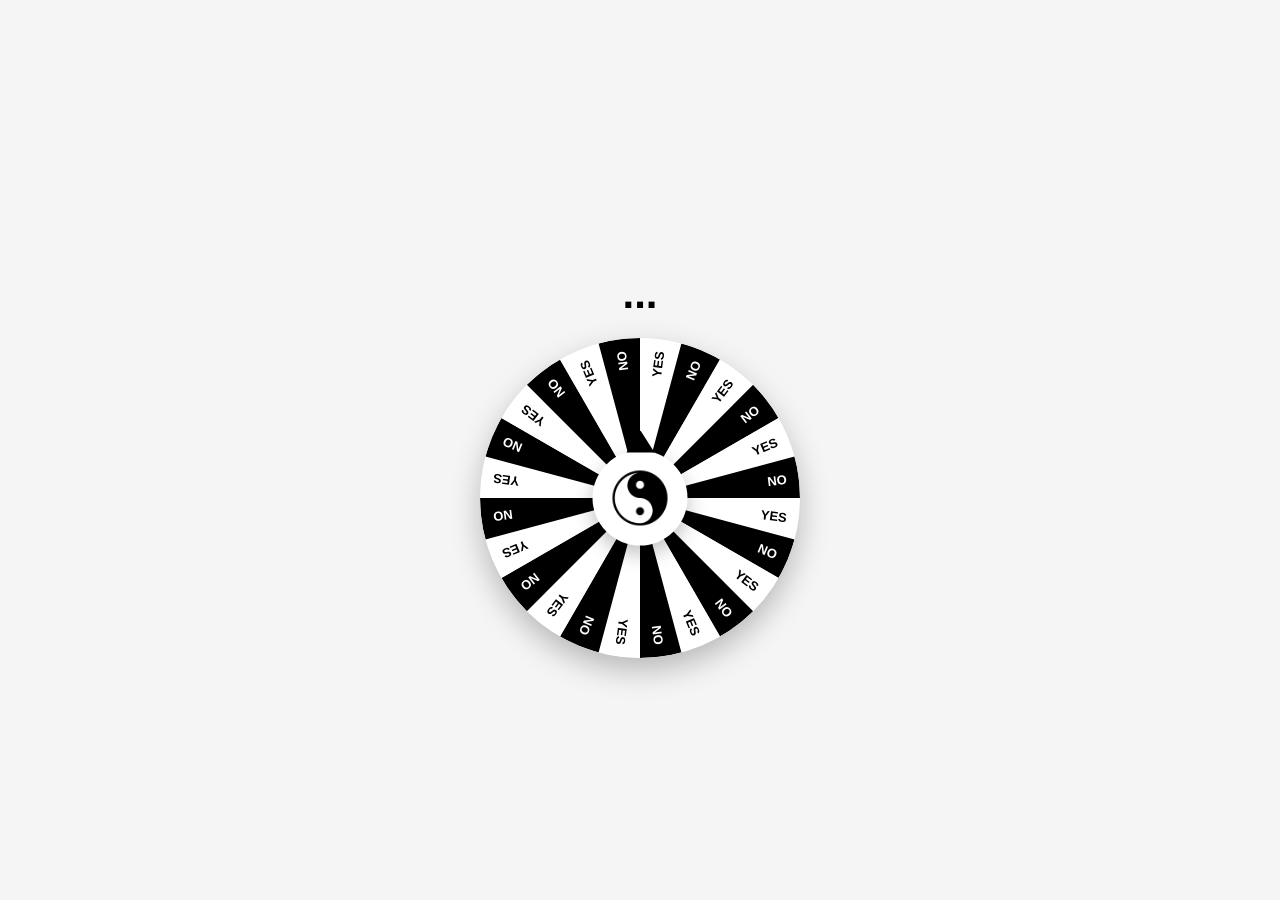
==== index.html @ a5c7d26b "Update index.html" ====
<!DOCTYPE html>
<html>
<head>
<meta charset="UTF-8">
<meta name="viewport" content="width=device-width, initial-scale=1.0">

<title>Yin Yang</title>
<link rel="apple-touch-icon" href="yinyang.png">
<style>
body {
  margin: 0;
  background: #f5f5f5;
  font-family: Arial;
  display: flex;
  flex-direction: column;
  align-items: center;
  justify-content: center;
  height: 100vh;
}

h1 {
  margin-bottom: 20px;
  font-size: 42px;
}

/* contenedor */
.ruleta-container {
  position: relative;
  width: 320px;
  height: 320px;
}

/* ruleta */
canvas {
  width: 100%;
  height: 100%;
  border-radius: 50%;
  box-shadow: 0 12px 30px rgba(0,0,0,0.25);
  will-change: transform;
}

/* 🔘 centro + flecha integrada */
.centro {
  position: absolute;
  top: 50%;
  left: 50%;
  transform: translate(-50%, -50%);
  width: 95px;
  height: 95px;
  border-radius: 50%;
  background: white;
  display: flex;
  align-items: center;
  justify-content: center;
  cursor: pointer;
  box-shadow: 0 8px 20px rgba(0,0,0,0.25);
  z-index: 10;
}

/* 🔺 flecha conectada */
.centro::before {
  content: "";
  position: absolute;
  top: -20px;
  left: 50%;
  transform: translateX(-50%);
  
  width: 0;
  height: 0;
  border-left: 14px solid transparent;
  border-right: 14px solid transparent;
  border-bottom: 22px solid black;
}

/* imagen centro */
.centro img {
  width: 55px;
  height: 55px;
  object-fit: contain;
  pointer-events: none;
}
</style>
</head>

<body>

<h1 id="resultado">...</h1>

<div class="ruleta-container">
  <canvas id="canvas"></canvas>

  <div class="centro" onclick="girar()">
    <!-- 🖼️ cambia aquí tu imagen -->
    <img src="yinyang.png">
  </div>
</div>


<script>
const canvas = document.getElementById("canvas");
const ctx = canvas.getContext("2d");

const size = 320;
const scale = window.devicePixelRatio || 1;

canvas.width = size * scale;
canvas.height = size * scale;
ctx.scale(scale, scale);

const total = 24;
const angulo = (2 * Math.PI) / total;

// dibujar ruleta (optimizado)
function drawWheel() {
  for (let i = 0; i < total; i++) {
    const start = i * angulo;
    const end = start + angulo;

    ctx.beginPath();
    ctx.moveTo(size/2, size/2);
    ctx.arc(size/2, size/2, size/2, start, end);
    ctx.fillStyle = i % 2 === 0 ? "#ffffff" : "#000000";
    ctx.fill();

    ctx.save();
    ctx.translate(size/2, size/2);
    ctx.rotate(start + angulo / 2);

    ctx.textAlign = "right";
    ctx.fillStyle = i % 2 === 0 ? "#000" : "#fff";
    ctx.font = "bold 13px Arial";
    ctx.fillText(i % 2 === 0 ? "YES" : "NO", size/2 - 12, 5);

    ctx.restore();
  }
}

drawWheel();

let rotacion = 0;
let girando = false;

function girar() {
  if (girando) return;
  document.getElementById("resultado").innerText = "...";
  girando = true;

  const vueltas = 5 + Math.random() * 2;
  const extra = Math.random() * 360;

  rotacion += (vueltas * 360) + extra;

  canvas.style.transition = "transform 4.2s cubic-bezier(0.22, 1, 0.36, 1)";
  canvas.style.transform = `rotate(${rotacion}deg)`;

  setTimeout(() => {
    const gradosFinal = rotacion % 360;
    const index = Math.floor(((360 - gradosFinal) % 360) / (360 / total));

    const resultado = index % 2 === 0 ? "YES" : "NO";
    document.getElementById("resultado").innerText = resultado;

    girando = false;
  }, 4200);
}
</script>

</body>
</html>
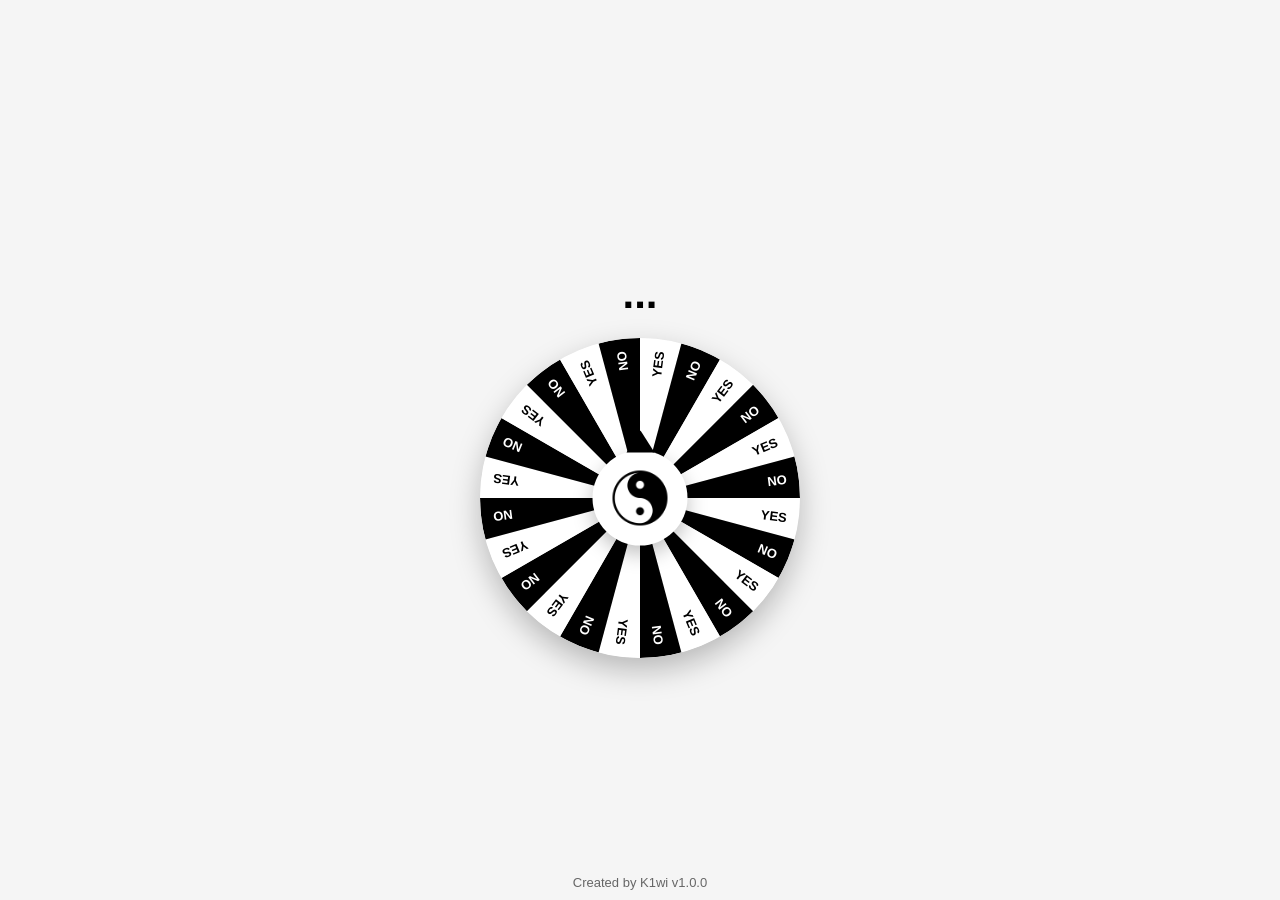
==== commit f6115e46: "Update index.html" ====
--- a/index.html
+++ b/index.html
@@ -21,6 +21,14 @@
 h1 {
   margin-bottom: 20px;
   font-size: 42px;
+}
+.footer {
+  position: fixed;
+  bottom: 10px;
+  width: 100%;
+  text-align: center;
+  font-size: 13px;
+  color: #666;
 }
 
 /* contenedor */
@@ -94,6 +102,9 @@
     <img src="yinyang.png">
   </div>
 </div>
+<footer class="footer">
+  Created by K1wi v1.0.0
+</footer>
 
 
 <script>
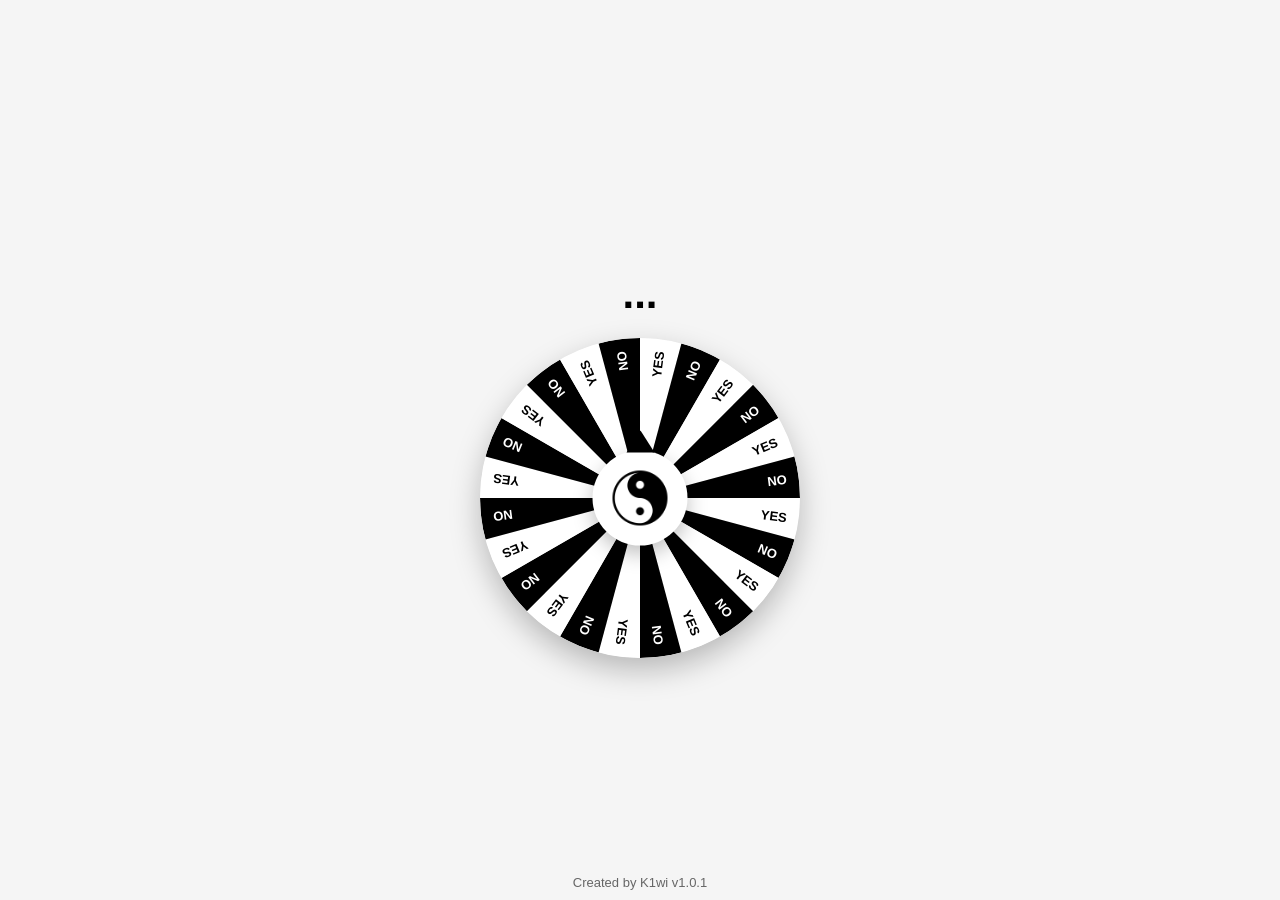
==== commit fcd95fcb: "Update index.html" ====
--- a/index.html
+++ b/index.html
@@ -6,6 +6,7 @@
 
 <title>Yin Yang</title>
 <link rel="apple-touch-icon" href="yinyang.png">
+
 <style>
 body {
   margin: 0;
@@ -22,6 +23,7 @@
   margin-bottom: 20px;
   font-size: 42px;
 }
+
 .footer {
   position: fixed;
   bottom: 10px;
@@ -31,14 +33,12 @@
   color: #666;
 }
 
-/* contenedor */
 .ruleta-container {
   position: relative;
   width: 320px;
   height: 320px;
 }
 
-/* ruleta */
 canvas {
   width: 100%;
   height: 100%;
@@ -47,7 +47,6 @@
   will-change: transform;
 }
 
-/* 🔘 centro + flecha integrada */
 .centro {
   position: absolute;
   top: 50%;
@@ -65,14 +64,12 @@
   z-index: 10;
 }
 
-/* 🔺 flecha conectada */
 .centro::before {
   content: "";
   position: absolute;
   top: -20px;
   left: 50%;
   transform: translateX(-50%);
-  
   width: 0;
   height: 0;
   border-left: 14px solid transparent;
@@ -80,7 +77,6 @@
   border-bottom: 22px solid black;
 }
 
-/* imagen centro */
 .centro img {
   width: 55px;
   height: 55px;
@@ -98,14 +94,13 @@
   <canvas id="canvas"></canvas>
 
   <div class="centro" onclick="girar()">
-    <!-- 🖼️ cambia aquí tu imagen -->
     <img src="yinyang.png">
   </div>
 </div>
+
 <footer class="footer">
-  Created by K1wi v1.0.0
+  Created by K1wi v1.0.1
 </footer>
-
 
 <script>
 const canvas = document.getElementById("canvas");
@@ -121,7 +116,6 @@
 const total = 24;
 const angulo = (2 * Math.PI) / total;
 
-// dibujar ruleta (optimizado)
 function drawWheel() {
   for (let i = 0; i < total; i++) {
     const start = i * angulo;
@@ -151,13 +145,23 @@
 let rotacion = 0;
 let girando = false;
 
+//
+// 🔐 RANDOM CRIPTOGRÁFICO
+//
+function randomCrypto() {
+  const array = new Uint32Array(1);
+  crypto.getRandomValues(array);
+  return array[0] / 2**32;
+}
+
 function girar() {
   if (girando) return;
+
   document.getElementById("resultado").innerText = "...";
   girando = true;
 
-  const vueltas = 5 + Math.random() * 2;
-  const extra = Math.random() * 360;
+  const vueltas = 5 + randomCrypto() * 2;
+  const extra = randomCrypto() * 360;
 
   rotacion += (vueltas * 360) + extra;
 
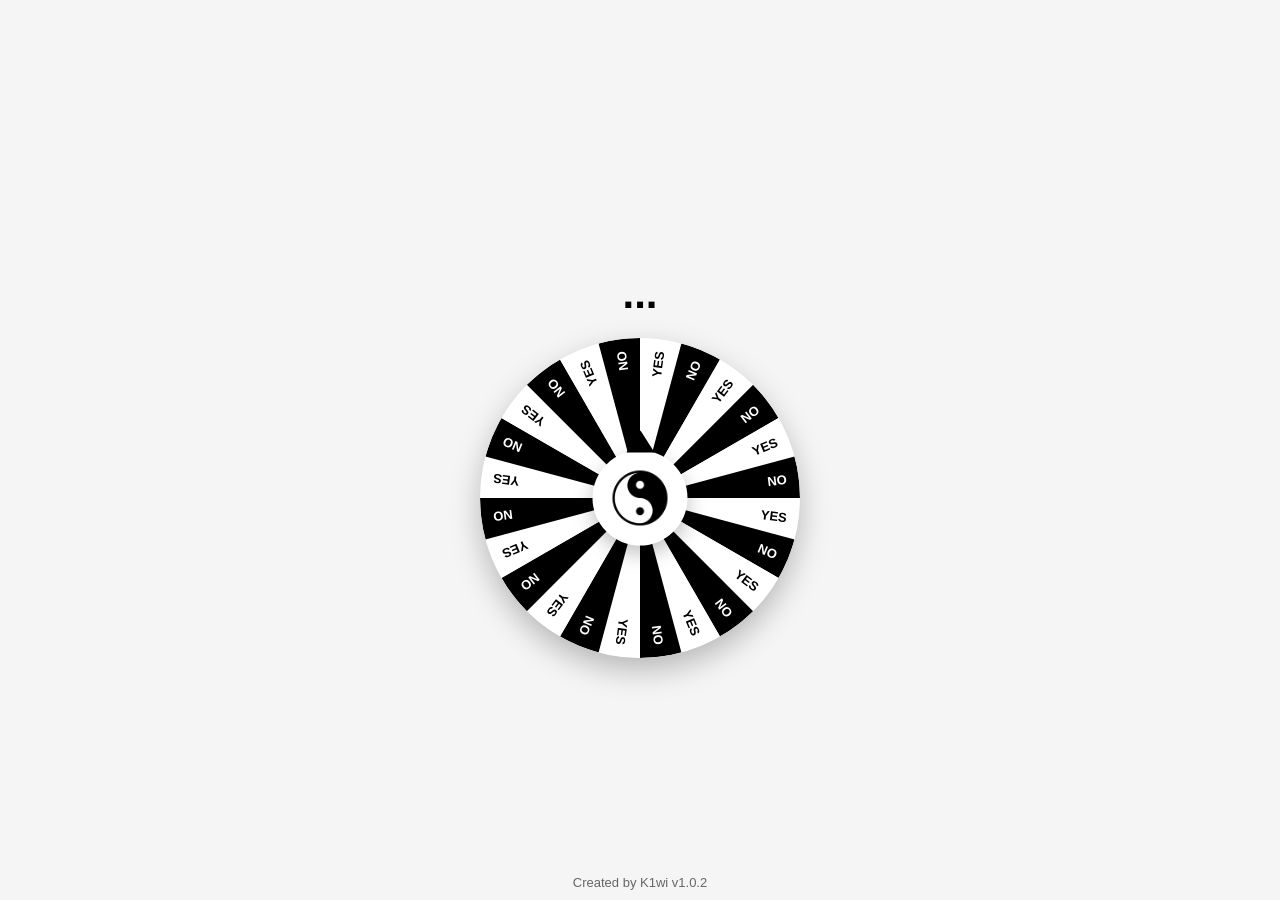
==== commit 3a004e4b: "Update index.html" ====
--- a/index.html
+++ b/index.html
@@ -5,6 +5,8 @@
 <meta name="viewport" content="width=device-width, initial-scale=1.0">
 
 <title>Yin Yang</title>
+<link rel="manifest" href="manifest.json">
+<meta name="theme-color" content="#ffffff">
 <link rel="apple-touch-icon" href="yinyang.png">
 
 <style>
@@ -99,7 +101,7 @@
 </div>
 
 <footer class="footer">
-  Created by K1wi v1.0.1
+  Created by K1wi v1.0.2
 </footer>
 
 <script>
@@ -178,6 +180,9 @@
     girando = false;
   }, 4200);
 }
+if ("serviceWorker" in navigator) {
+  navigator.serviceWorker.register("./service-worker.js");
+}
 </script>
 
 </body>
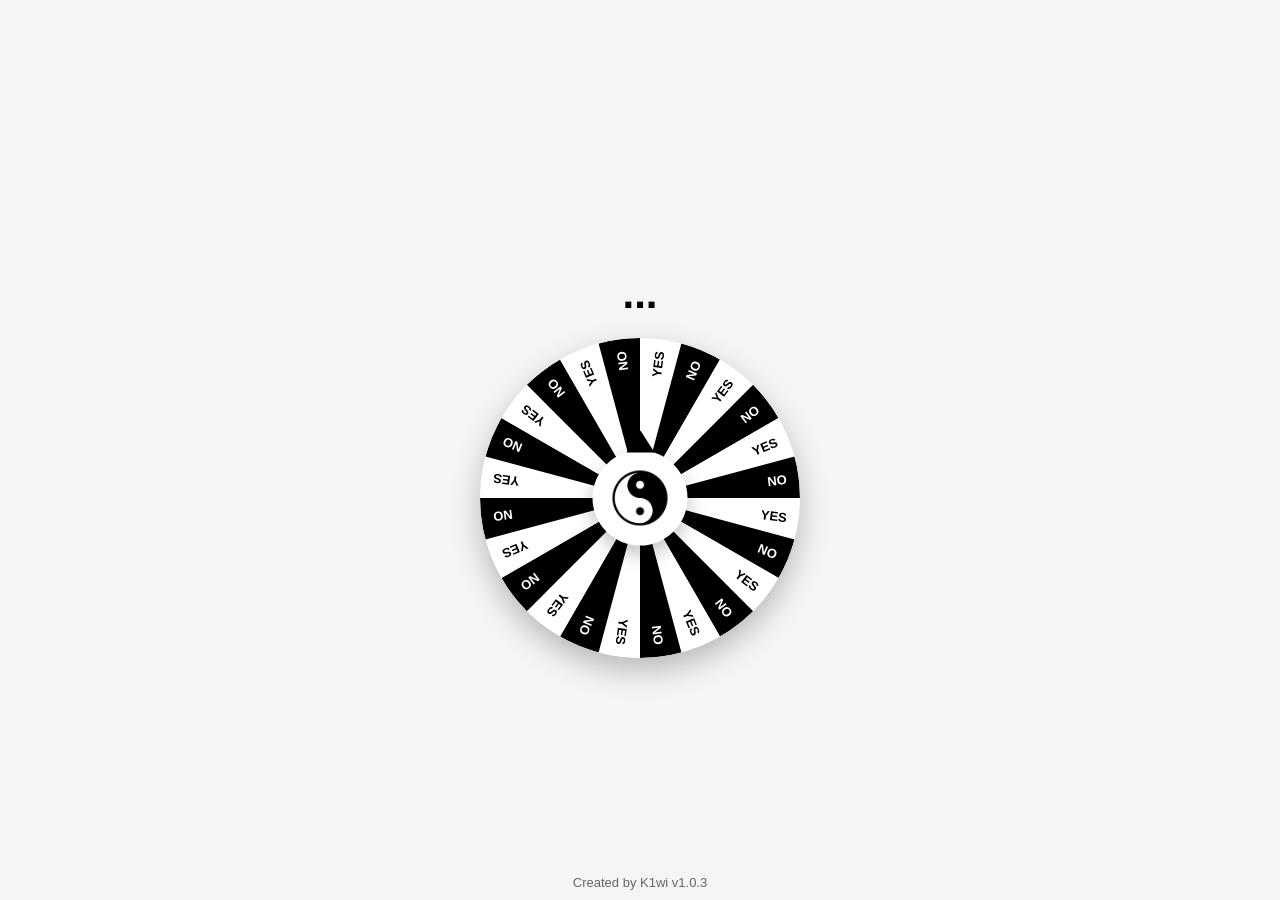
==== commit f8b09924: "Update index.html" ====
--- a/index.html
+++ b/index.html
@@ -101,7 +101,7 @@
 </div>
 
 <footer class="footer">
-  Created by K1wi v1.0.2
+  Created by K1wi v1.0.3
 </footer>
 
 <script>
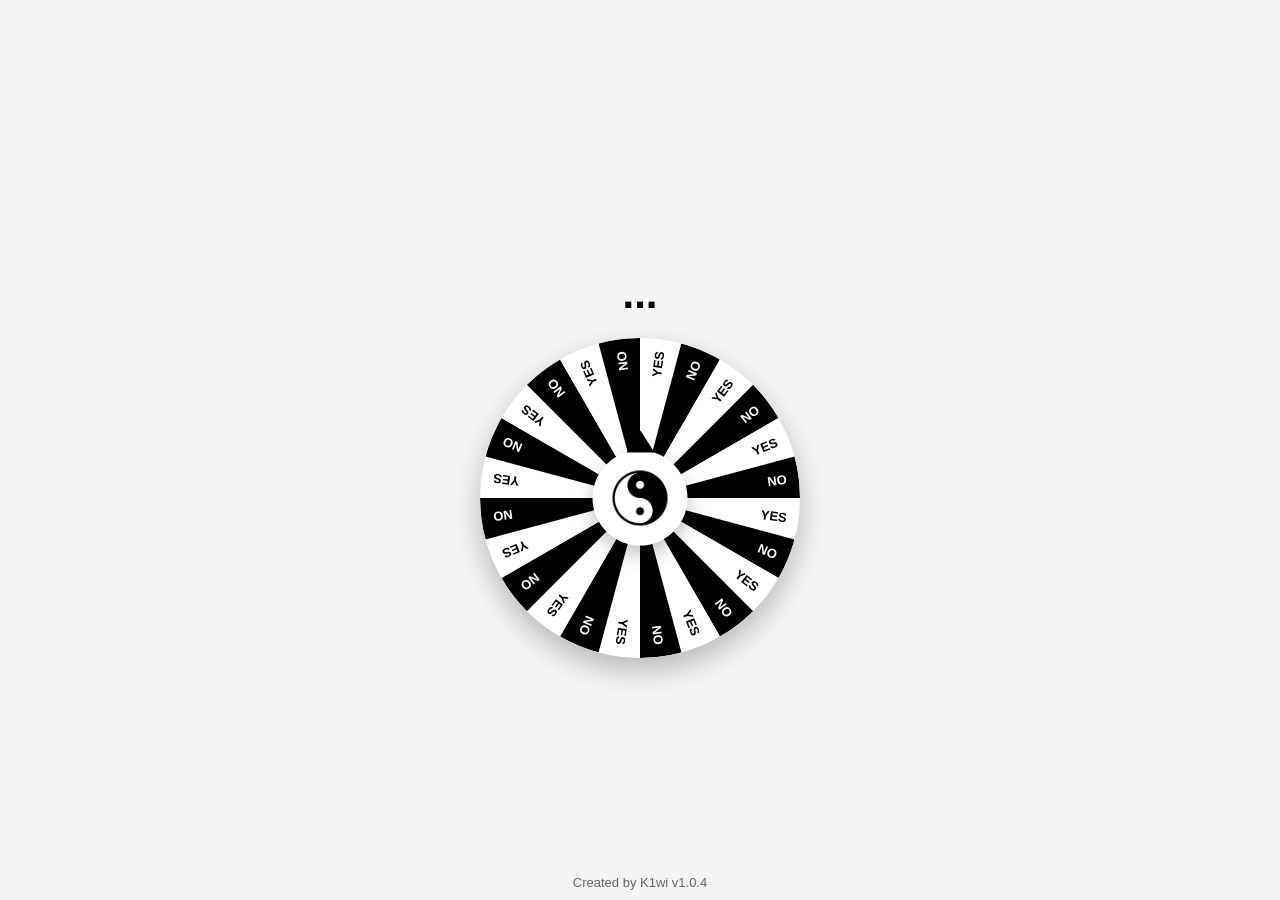
==== commit cbae5c44: "Update index.html" ====
--- a/index.html
+++ b/index.html
@@ -101,7 +101,7 @@
 </div>
 
 <footer class="footer">
-  Created by K1wi v1.0.3
+  Created by K1wi v1.0.4
 </footer>
 
 <script>
